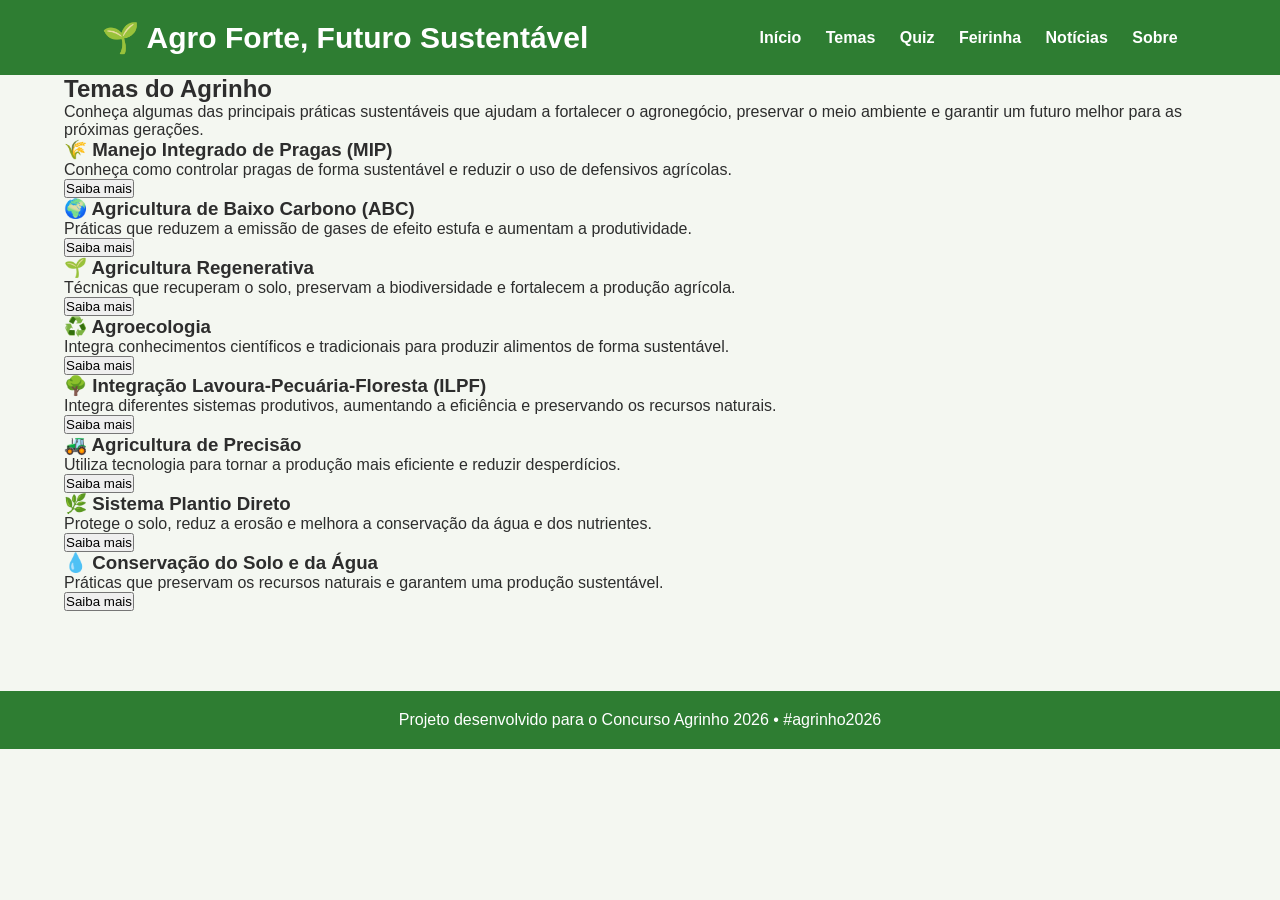
==== temas.html @ b3884056 "atualizacoes" ====
<!DOCTYPE html>
<html lang="pt-BR">

<head>

    <meta charset="UTF-8">

    <meta name="viewport" content="width=device-width, initial-scale=1.0">

    <title>Temas do Agrinho</title>

    <link rel="stylesheet" href="style.css">

</head>

<body>

<header>

    <h1>🌱 Agro Forte, Futuro Sustentável</h1>

    <nav>

        <a href="index.html">Início</a>
        <a href="temas.html">Temas</a>
        <a href="quiz.html">Quiz</a>
        <a href="feirinha.html">Feirinha</a>
        <a href="noticias.html">Notícias</a>
        <a href="sobre.html">Sobre</a>

    </nav>

</header>

<main>

    <section class="titulo-pagina">

        <h2>Temas do Agrinho</h2>

        <p>
            Conheça algumas das principais práticas sustentáveis que ajudam a fortalecer o agronegócio, preservar o meio ambiente e garantir um futuro melhor para as próximas gerações.
        </p>

    </section>

    <section class="cards">

        <article class="card">
            <h3>🌾 Manejo Integrado de Pragas (MIP)</h3>
            <p>Conheça como controlar pragas de forma sustentável e reduzir o uso de defensivos agrícolas.</p>
            <button class="saiba-mais">Saiba mais</button>
        </article>

        <article class="card">
            <h3>🌍 Agricultura de Baixo Carbono (ABC)</h3>
            <p>Práticas que reduzem a emissão de gases de efeito estufa e aumentam a produtividade.</p>
            <button class="saiba-mais">Saiba mais</button>
        </article>

        <article class="card">
            <h3>🌱 Agricultura Regenerativa</h3>
            <p>Técnicas que recuperam o solo, preservam a biodiversidade e fortalecem a produção agrícola.</p>
            <button class="saiba-mais">Saiba mais</button>
        </article>

        <article class="card">
            <h3>♻️ Agroecologia</h3>
            <p>Integra conhecimentos científicos e tradicionais para produzir alimentos de forma sustentável.</p>
            <button class="saiba-mais">Saiba mais</button>
        </article>

        <article class="card">
            <h3>🌳 Integração Lavoura-Pecuária-Floresta (ILPF)</h3>
            <p>Integra diferentes sistemas produtivos, aumentando a eficiência e preservando os recursos naturais.</p>
            <button class="saiba-mais">Saiba mais</button>
        </article>

        <article class="card">
            <h3>🚜 Agricultura de Precisão</h3>
            <p>Utiliza tecnologia para tornar a produção mais eficiente e reduzir desperdícios.</p>
            <button class="saiba-mais">Saiba mais</button>
        </article>

        <article class="card">
            <h3>🌿 Sistema Plantio Direto</h3>
            <p>Protege o solo, reduz a erosão e melhora a conservação da água e dos nutrientes.</p>
            <button class="saiba-mais">Saiba mais</button>
        </article>

        <article class="card">
            <h3>💧 Conservação do Solo e da Água</h3>
            <p>Práticas que preservam os recursos naturais e garantem uma produção sustentável.</p>
            <button class="saiba-mais">Saiba mais</button>
        </article>

    </section>

</main>

<footer>

    <p>Projeto desenvolvido para o Concurso Agrinho 2026 • #agrinho2026</p>

</footer>

<script src="script.js"></script>

</body>

</html>
---- style.css ----
/* Remove as margens padrões */
*{
    margin: 0;
    padding: 0;
    box-sizing: border-box;
}

/* Configurações gerais do site */
body{
    font-family: Arial, Helvetica, sans-serif;
    background: #f4f7f1;
    color: #2d2d2d;
}

/* Cabeçalho */
header{

    background: #2E7D32;
    color: white;

    display: flex;
    justify-content: space-between;
    align-items: center;

    padding: 20px 8%;

    position: sticky;
    top: 0;

    z-index: 1000;

}

/* Título */
header h1{
    font-size: 30px;
}

/* Menu */
nav a{
    color: white;
    text-decoration: none;
    margin-left: 20px;
    font-weight: bold;
    transition: 0.3s;
}

/* Quando passar o mouse */
nav a:hover{
    color: #C8E6C9;
}

/* Conteúdo principal */
main{
    width: 90%;
    margin: auto;
}

/* Primeira seção */
.inicio{

    display: flex;
    justify-content: space-between;
    align-items: center;

    margin-top: 70px;
}

/* Texto */
.texto-inicio{
    width: 50%;
}

.texto-inicio h2{
    font-size: 50px;
    color: #2E7D32;
    margin-bottom: 20px;
}

.texto-inicio p{
    line-height: 30px;
    font-size: 20px;
    margin-bottom: 35px;
}

/* Botão */
.botao{

    background: #43A047;
    color: white;

    padding: 15px 30px;

    border-radius: 50px;

    text-decoration: none;

    font-weight: bold;

    transition: 0.3s;

}

.botao:hover{

    background: #2E7D32;

    transform: scale(1.08);

}

/* Imagem */

.imagem-inicio img{

    width: 500px;

}

/* Rodapé */

footer{

    margin-top: 80px;

    background: #2E7D32;

    color: white;

    text-align: center;

    padding: 20px;

}
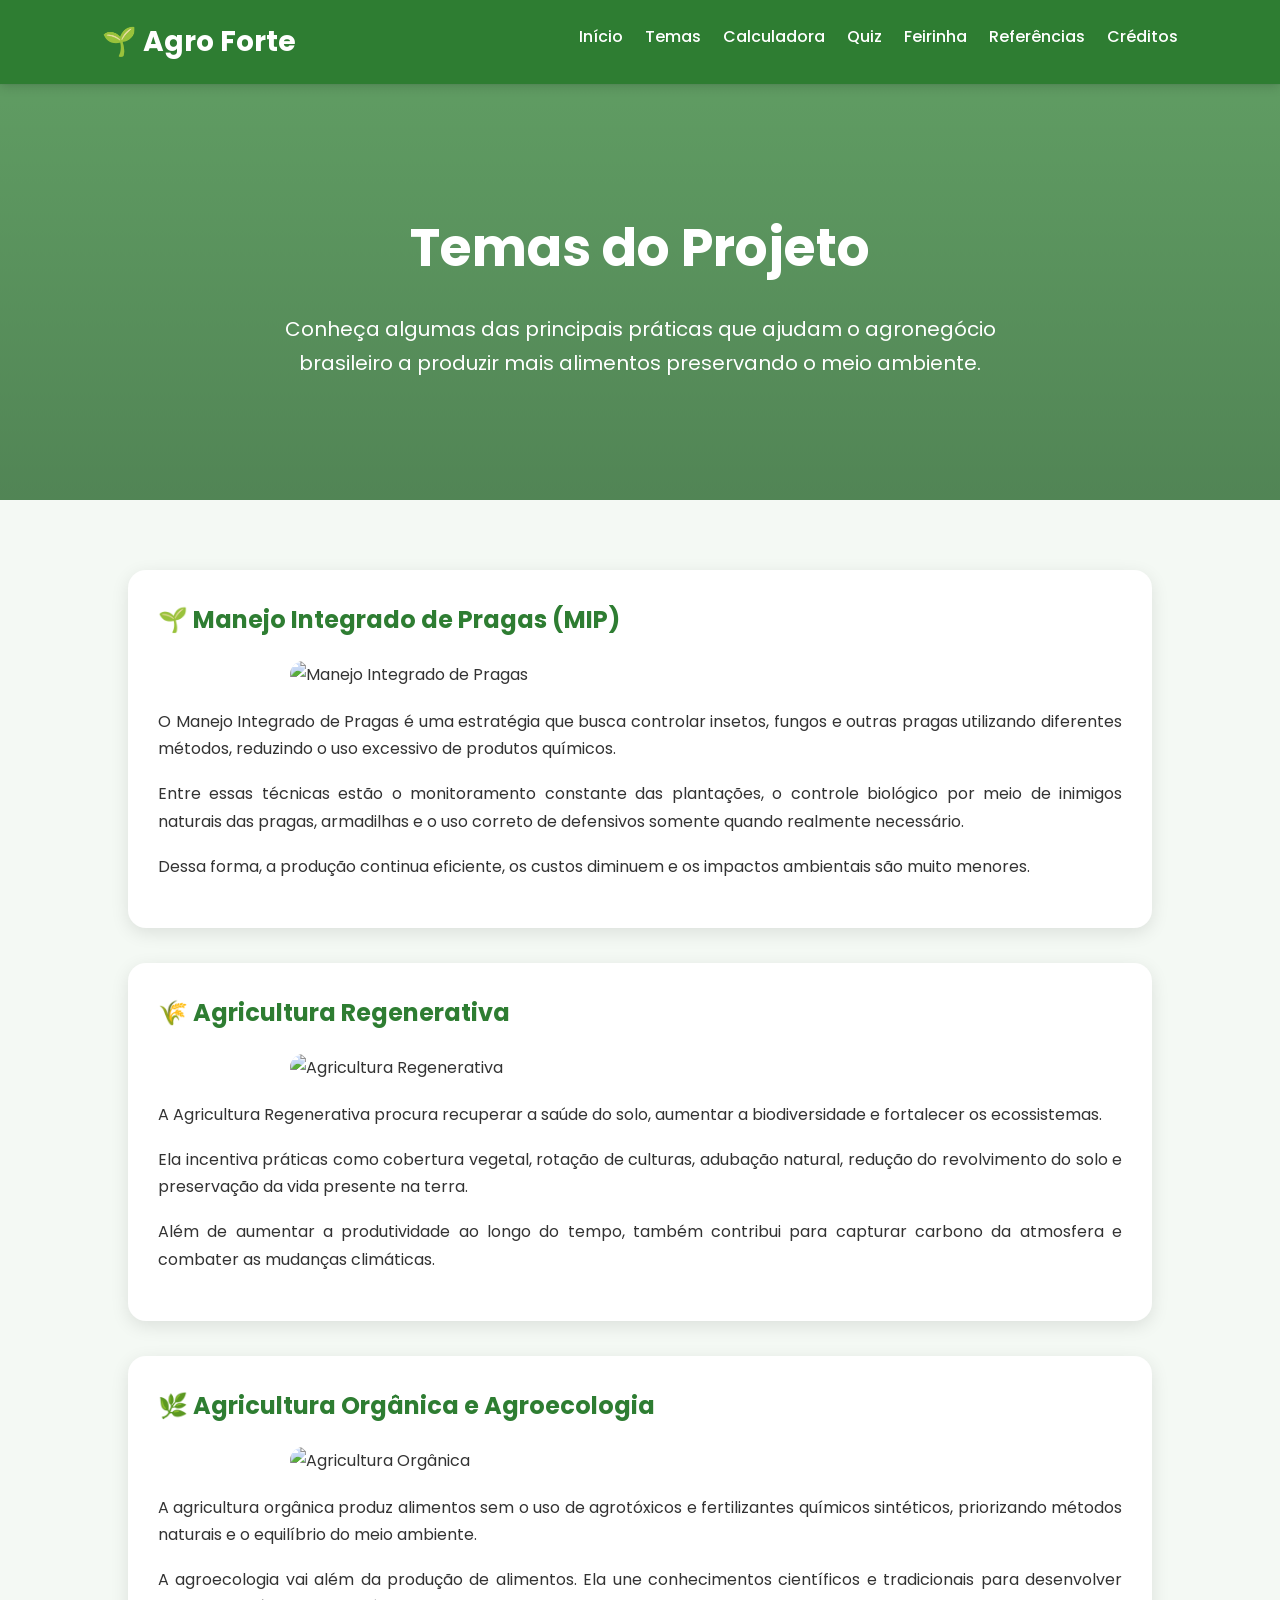
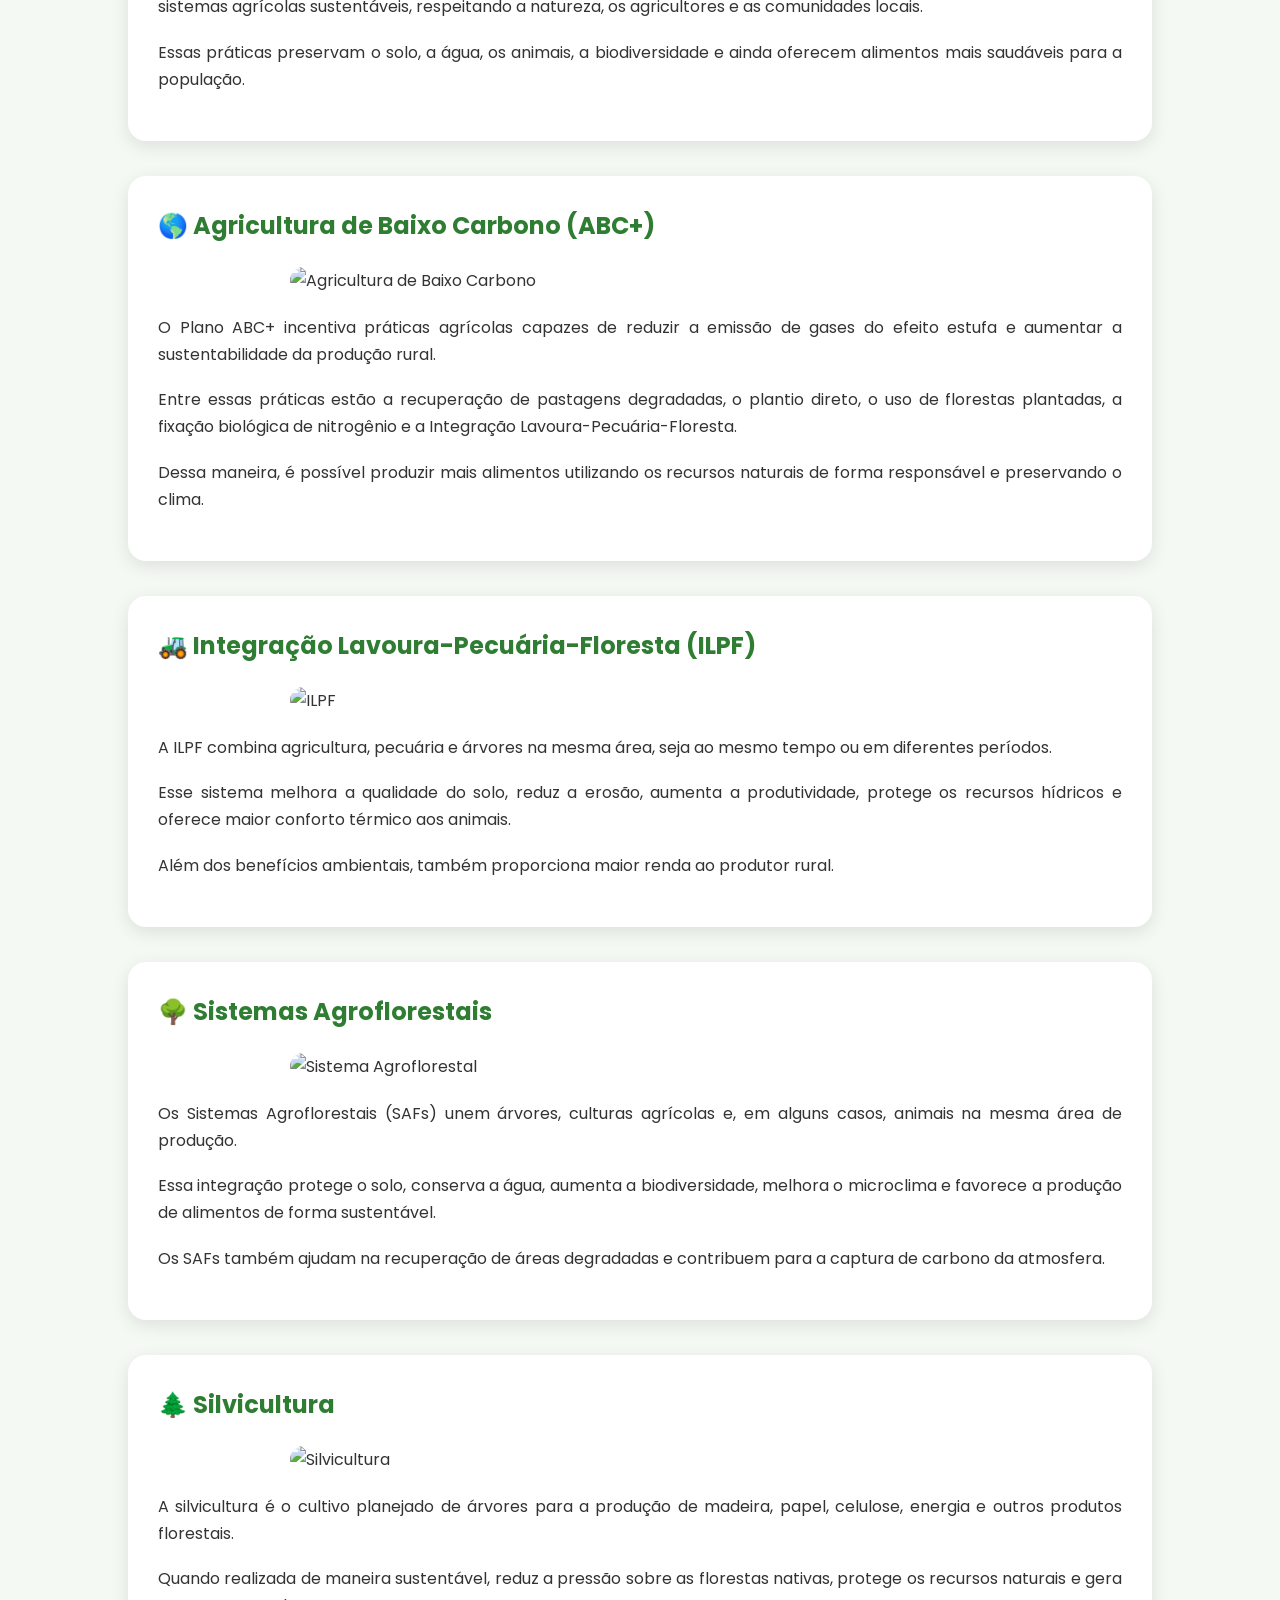
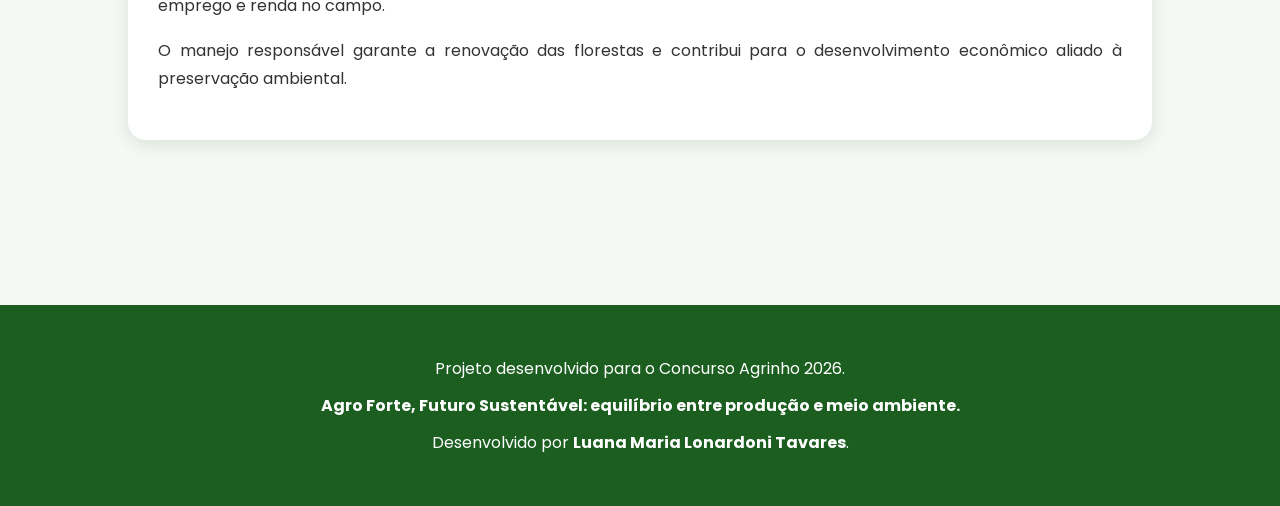
==== commit 4d483b50: "alteracoes" ====
--- a/temas.html
+++ b/temas.html
@@ -1,111 +1,232 @@
 <!DOCTYPE html>
 <html lang="pt-BR">
-
 <head>
-
     <meta charset="UTF-8">
-
     <meta name="viewport" content="width=device-width, initial-scale=1.0">
-
-    <title>Temas do Agrinho</title>
+    <title>Temas - Agro Forte, Futuro Sustentável</title>
+
+    <link rel="preconnect" href="https://fonts.googleapis.com">
+    <link rel="preconnect" href="https://fonts.gstatic.com" crossorigin>
+
+    <link href="https://fonts.googleapis.com/css2?family=Poppins:wght@300;400;500;600;700&display=swap" rel="stylesheet">
 
     <link rel="stylesheet" href="style.css">
-
 </head>
 
 <body>
 
 <header>
 
-    <h1>🌱 Agro Forte, Futuro Sustentável</h1>
+    <div class="logo">
+        🌱 Agro Forte
+    </div>
 
     <nav>
 
-        <a href="index.html">Início</a>
-        <a href="temas.html">Temas</a>
-        <a href="quiz.html">Quiz</a>
-        <a href="feirinha.html">Feirinha</a>
-        <a href="noticias.html">Notícias</a>
-        <a href="sobre.html">Sobre</a>
+        <ul>
+
+            <li><a href="index.html">Início</a></li>
+            <li><a href="temas.html">Temas</a></li>
+            <li><a href="calculadora.html">Calculadora</a></li>
+            <li><a href="quiz.html">Quiz</a></li>
+            <li><a href="feirinha.html">Feirinha</a></li>
+            <li><a href="referencias.html">Referências</a></li>
+            <li><a href="creditos.html">Créditos</a></li>
+
+        </ul>
 
     </nav>
 
 </header>
 
-<main>
-
-    <section class="titulo-pagina">
-
-        <h2>Temas do Agrinho</h2>
-
-        <p>
-            Conheça algumas das principais práticas sustentáveis que ajudam a fortalecer o agronegócio, preservar o meio ambiente e garantir um futuro melhor para as próximas gerações.
-        </p>
-
-    </section>
-
-    <section class="cards">
-
-        <article class="card">
-            <h3>🌾 Manejo Integrado de Pragas (MIP)</h3>
-            <p>Conheça como controlar pragas de forma sustentável e reduzir o uso de defensivos agrícolas.</p>
-            <button class="saiba-mais">Saiba mais</button>
-        </article>
-
-        <article class="card">
-            <h3>🌍 Agricultura de Baixo Carbono (ABC)</h3>
-            <p>Práticas que reduzem a emissão de gases de efeito estufa e aumentam a produtividade.</p>
-            <button class="saiba-mais">Saiba mais</button>
-        </article>
-
-        <article class="card">
-            <h3>🌱 Agricultura Regenerativa</h3>
-            <p>Técnicas que recuperam o solo, preservam a biodiversidade e fortalecem a produção agrícola.</p>
-            <button class="saiba-mais">Saiba mais</button>
-        </article>
-
-        <article class="card">
-            <h3>♻️ Agroecologia</h3>
-            <p>Integra conhecimentos científicos e tradicionais para produzir alimentos de forma sustentável.</p>
-            <button class="saiba-mais">Saiba mais</button>
-        </article>
-
-        <article class="card">
-            <h3>🌳 Integração Lavoura-Pecuária-Floresta (ILPF)</h3>
-            <p>Integra diferentes sistemas produtivos, aumentando a eficiência e preservando os recursos naturais.</p>
-            <button class="saiba-mais">Saiba mais</button>
-        </article>
-
-        <article class="card">
-            <h3>🚜 Agricultura de Precisão</h3>
-            <p>Utiliza tecnologia para tornar a produção mais eficiente e reduzir desperdícios.</p>
-            <button class="saiba-mais">Saiba mais</button>
-        </article>
-
-        <article class="card">
-            <h3>🌿 Sistema Plantio Direto</h3>
-            <p>Protege o solo, reduz a erosão e melhora a conservação da água e dos nutrientes.</p>
-            <button class="saiba-mais">Saiba mais</button>
-        </article>
-
-        <article class="card">
-            <h3>💧 Conservação do Solo e da Água</h3>
-            <p>Práticas que preservam os recursos naturais e garantem uma produção sustentável.</p>
-            <button class="saiba-mais">Saiba mais</button>
-        </article>
-
-    </section>
-
-</main>
+<section class="hero-pequeno">
+
+    <h1>Temas do Projeto</h1>
+
+    <p>
+        Conheça algumas das principais práticas que ajudam o agronegócio brasileiro
+        a produzir mais alimentos preservando o meio ambiente.
+    </p>
+
+</section>
+
+<section class="secao">
+
+    <div class="tema">
+
+        <h2>🌱 Manejo Integrado de Pragas (MIP)</h2>
+
+        <img src="img/mip.jpg" alt="Manejo Integrado de Pragas">
+
+        <p>
+
+            O Manejo Integrado de Pragas é uma estratégia que busca controlar
+            insetos, fungos e outras pragas utilizando diferentes métodos,
+            reduzindo o uso excessivo de produtos químicos.
+
+        </p>
+
+        <p>
+
+            Entre essas técnicas estão o monitoramento constante das plantações,
+            o controle biológico por meio de inimigos naturais das pragas,
+            armadilhas e o uso correto de defensivos somente quando realmente
+            necessário.
+
+        </p>
+
+        <p>
+
+            Dessa forma, a produção continua eficiente, os custos diminuem e os
+            impactos ambientais são muito menores.
+
+        </p>
+
+    </div>
+
+    <div class="tema">
+
+        <h2>🌾 Agricultura Regenerativa</h2>
+
+        <img src="img/regenerativa.jpg" alt="Agricultura Regenerativa">
+
+        <p>
+
+            A Agricultura Regenerativa procura recuperar a saúde do solo,
+            aumentar a biodiversidade e fortalecer os ecossistemas.
+
+        </p>
+
+        <p>
+
+            Ela incentiva práticas como cobertura vegetal, rotação de culturas,
+            adubação natural, redução do revolvimento do solo e preservação da
+            vida presente na terra.
+
+        </p>
+
+        <p>
+
+            Além de aumentar a produtividade ao longo do tempo, também contribui
+            para capturar carbono da atmosfera e combater as mudanças climáticas.
+
+        </p>
+
+    </div>
+    <div class="tema">
+
+        <h2>🌿 Agricultura Orgânica e Agroecologia</h2>
+
+        <img src="img/agroecologia.jpg" alt="Agricultura Orgânica">
+
+        <p>
+            A agricultura orgânica produz alimentos sem o uso de agrotóxicos e fertilizantes químicos sintéticos, priorizando métodos naturais e o equilíbrio do meio ambiente.
+        </p>
+
+        <p>
+            A agroecologia vai além da produção de alimentos. Ela une conhecimentos científicos e tradicionais para desenvolver sistemas agrícolas sustentáveis, respeitando a natureza, os agricultores e as comunidades locais.
+        </p>
+
+        <p>
+            Essas práticas preservam o solo, a água, os animais, a biodiversidade e ainda oferecem alimentos mais saudáveis para a população.
+        </p>
+
+    </div>
+
+    <div class="tema">
+
+        <h2>🌎 Agricultura de Baixo Carbono (ABC+)</h2>
+
+        <img src="img/abc.jpg" alt="Agricultura de Baixo Carbono">
+
+        <p>
+            O Plano ABC+ incentiva práticas agrícolas capazes de reduzir a emissão de gases do efeito estufa e aumentar a sustentabilidade da produção rural.
+        </p>
+
+        <p>
+            Entre essas práticas estão a recuperação de pastagens degradadas, o plantio direto, o uso de florestas plantadas, a fixação biológica de nitrogênio e a Integração Lavoura-Pecuária-Floresta.
+        </p>
+
+        <p>
+            Dessa maneira, é possível produzir mais alimentos utilizando os recursos naturais de forma responsável e preservando o clima.
+        </p>
+
+    </div>
+
+    <div class="tema">
+
+        <h2>🚜 Integração Lavoura-Pecuária-Floresta (ILPF)</h2>
+
+        <img src="img/ilpf.jpg" alt="ILPF">
+
+        <p>
+            A ILPF combina agricultura, pecuária e árvores na mesma área, seja ao mesmo tempo ou em diferentes períodos.
+        </p>
+
+        <p>
+            Esse sistema melhora a qualidade do solo, reduz a erosão, aumenta a produtividade, protege os recursos hídricos e oferece maior conforto térmico aos animais.
+        </p>
+
+        <p>
+            Além dos benefícios ambientais, também proporciona maior renda ao produtor rural.
+        </p>
+
+    </div>
+    <div class="tema">
+
+        <h2>🌳 Sistemas Agroflorestais</h2>
+
+        <img src="img/agrofloresta.jpg" alt="Sistema Agroflorestal">
+
+        <p>
+            Os Sistemas Agroflorestais (SAFs) unem árvores, culturas agrícolas e, em alguns casos, animais na mesma área de produção.
+        </p>
+
+        <p>
+            Essa integração protege o solo, conserva a água, aumenta a biodiversidade, melhora o microclima e favorece a produção de alimentos de forma sustentável.
+        </p>
+
+        <p>
+            Os SAFs também ajudam na recuperação de áreas degradadas e contribuem para a captura de carbono da atmosfera.
+        </p>
+
+    </div>
+
+    <div class="tema">
+
+        <h2>🌲 Silvicultura</h2>
+
+        <img src="img/silvicultura.jpg" alt="Silvicultura">
+
+        <p>
+            A silvicultura é o cultivo planejado de árvores para a produção de madeira, papel, celulose, energia e outros produtos florestais.
+        </p>
+
+        <p>
+            Quando realizada de maneira sustentável, reduz a pressão sobre as florestas nativas, protege os recursos naturais e gera emprego e renda no campo.
+        </p>
+
+        <p>
+            O manejo responsável garante a renovação das florestas e contribui para o desenvolvimento econômico aliado à preservação ambiental.
+        </p>
+
+    </div>
+
+</section>
 
 <footer>
 
-    <p>Projeto desenvolvido para o Concurso Agrinho 2026 • #agrinho2026</p>
+    <p>Projeto desenvolvido para o Concurso Agrinho 2026.</p>
+
+    <p>
+        <strong>Agro Forte, Futuro Sustentável: equilíbrio entre produção e meio ambiente.</strong>
+    </p>
+
+    <p>Desenvolvido por <strong>Luana Maria Lonardoni Tavares</strong>.</p>
 
 </footer>
 
 <script src="script.js"></script>
 
 </body>
-
 </html>
--- a/style.css
+++ b/style.css
@@ -1,134 +1,471 @@
-/* Remove as margens padrões */
+/* ===========================
+   RESET
+=========================== */
+
 *{
-    margin: 0;
-    padding: 0;
-    box-sizing: border-box;
-}
-
-/* Configurações gerais do site */
+    margin:0;
+    padding:0;
+    box-sizing:border-box;
+}
+
+html{
+    scroll-behavior:smooth;
+}
+
 body{
-    font-family: Arial, Helvetica, sans-serif;
-    background: #f4f7f1;
-    color: #2d2d2d;
-}
-
-/* Cabeçalho */
+    font-family:'Poppins',sans-serif;
+    background:#f4f9f4;
+    color:#333;
+    line-height:1.7;
+}
+
+/* ===========================
+   HEADER
+=========================== */
+
 header{
-
-    background: #2E7D32;
-    color: white;
-
-    display: flex;
-    justify-content: space-between;
-    align-items: center;
-
-    padding: 20px 8%;
-
-    position: sticky;
-    top: 0;
-
-    z-index: 1000;
-
-}
-
-/* Título */
-header h1{
-    font-size: 30px;
-}
-
-/* Menu */
+    position:sticky;
+    top:0;
+    z-index:1000;
+
+    display:flex;
+    justify-content:space-between;
+    align-items:center;
+
+    background:#2e7d32;
+    padding:18px 8%;
+    box-shadow:0 3px 10px rgba(0,0,0,.15);
+}
+
+.logo{
+    color:#fff;
+    font-size:28px;
+    font-weight:700;
+}
+
+nav ul{
+    display:flex;
+    gap:22px;
+    list-style:none;
+}
+
 nav a{
-    color: white;
-    text-decoration: none;
-    margin-left: 20px;
-    font-weight: bold;
-    transition: 0.3s;
-}
-
-/* Quando passar o mouse */
+    color:#fff;
+    text-decoration:none;
+    font-weight:500;
+    transition:.3s;
+}
+
 nav a:hover{
-    color: #C8E6C9;
-}
-
-/* Conteúdo principal */
-main{
-    width: 90%;
-    margin: auto;
-}
-
-/* Primeira seção */
-.inicio{
-
-    display: flex;
-    justify-content: space-between;
-    align-items: center;
-
-    margin-top: 70px;
-}
-
-/* Texto */
-.texto-inicio{
-    width: 50%;
-}
-
-.texto-inicio h2{
-    font-size: 50px;
-    color: #2E7D32;
-    margin-bottom: 20px;
-}
-
-.texto-inicio p{
-    line-height: 30px;
-    font-size: 20px;
-    margin-bottom: 35px;
-}
-
-/* Botão */
-.botao{
-
-    background: #43A047;
-    color: white;
-
-    padding: 15px 30px;
-
-    border-radius: 50px;
-
-    text-decoration: none;
-
-    font-weight: bold;
-
-    transition: 0.3s;
-
-}
-
-.botao:hover{
-
-    background: #2E7D32;
-
-    transform: scale(1.08);
-
-}
-
-/* Imagem */
-
-.imagem-inicio img{
-
-    width: 500px;
-
-}
-
-/* Rodapé */
+    color:#ffe082;
+}
+
+/* ===========================
+   HERO
+=========================== */
+
+.hero,
+.hero-pequeno{
+
+    display:flex;
+    flex-direction:column;
+    justify-content:center;
+    align-items:center;
+    text-align:center;
+
+    padding:120px 25px;
+
+    color:white;
+
+    background:
+    linear-gradient(rgba(46,125,50,.75),
+    rgba(27,94,32,.75)),
+    url("img/capa.jpg");
+
+    background-size:cover;
+    background-position:center;
+
+}
+
+.hero h1,
+.hero-pequeno h1{
+
+    font-size:52px;
+    margin-bottom:20px;
+
+}
+
+.hero p,
+.hero-pequeno p{
+
+    max-width:750px;
+    font-size:20px;
+
+}
+
+.hero-conteudo{
+
+    max-width:900px;
+
+}
+
+/* ===========================
+   BOTÃO
+=========================== */
+
+.botao,
+button{
+
+    display:inline-block;
+
+    margin-top:25px;
+
+    padding:14px 34px;
+
+    background:#fbc02d;
+
+    color:#1b5e20;
+
+    border:none;
+
+    border-radius:40px;
+
+    text-decoration:none;
+
+    font-weight:700;
+
+    cursor:pointer;
+
+    transition:.3s;
+
+}
+
+.botao:hover,
+button:hover{
+
+    transform:translateY(-4px);
+
+    background:#ffd54f;
+
+}
+
+/* ===========================
+   SEÇÕES
+=========================== */
+
+.secao{
+
+    padding:70px 10%;
+
+}
+
+.secao h2{
+
+    color:#2e7d32;
+
+    margin-bottom:20px;
+
+}
+
+.secao p{
+
+    margin-bottom:18px;
+
+    text-align:justify;
+
+}
+/* ===========================
+   CARDS
+=========================== */
+
+.cards{
+
+    display:grid;
+
+    grid-template-columns:repeat(auto-fit,minmax(260px,1fr));
+
+    gap:25px;
+
+    margin-top:35px;
+
+}
+
+.card{
+
+    background:white;
+
+    border-radius:18px;
+
+    padding:25px;
+
+    box-shadow:0 5px 18px rgba(0,0,0,.10);
+
+    transition:.35s;
+
+}
+
+.card:hover{
+
+    transform:translateY(-8px);
+
+}
+
+.card h3{
+
+    color:#2e7d32;
+
+    margin-bottom:15px;
+
+}
+
+.card img{
+
+    width:100%;
+
+    height:200px;
+
+    object-fit:cover;
+
+    border-radius:12px;
+
+    margin-bottom:15px;
+
+}
+
+/* ===========================
+   TEMA
+=========================== */
+
+.tema{
+
+    background:white;
+
+    padding:30px;
+
+    margin-bottom:35px;
+
+    border-radius:18px;
+
+    box-shadow:0 5px 18px rgba(0,0,0,.10);
+
+}
+
+.tema h2{
+
+    color:#2e7d32;
+
+}
+
+.tema img{
+
+    width:100%;
+
+    max-width:700px;
+
+    display:block;
+
+    margin:20px auto;
+
+    border-radius:15px;
+
+}
+
+/* ===========================
+   INPUT
+=========================== */
+
+input{
+
+    width:300px;
+
+    max-width:100%;
+
+    padding:14px;
+
+    border:2px solid #81c784;
+
+    border-radius:10px;
+
+    font-size:16px;
+
+}
+
+#resultado{
+
+    margin-top:25px;
+
+    font-size:18px;
+
+    font-weight:600;
+
+    color:#2e7d32;
+
+}
+
+/* ===========================
+   FRASE
+=========================== */
+
+.frase{
+
+    background:#2e7d32;
+
+    color:white;
+
+    text-align:center;
+
+    padding:70px 30px;
+
+}
+
+.frase h2{
+
+    font-size:34px;
+
+    font-weight:600
+}
+    /* ===========================
+   LISTAS
+=========================== */
+
+ul{
+
+    padding-left:25px;
+
+}
+
+li{
+
+    margin-bottom:10px;
+
+}
+
+/* ===========================
+   FOOTER
+=========================== */
 
 footer{
 
-    margin-top: 80px;
-
-    background: #2E7D32;
-
-    color: white;
-
-    text-align: center;
-
-    padding: 20px;
+    background:#1b5e20;
+
+    color:white;
+
+    text-align:center;
+
+    padding:40px 20px;
+
+    margin-top:60px;
+
+}
+
+footer p{
+
+    margin:10px 0;
+
+}
+
+/* ===========================
+   LINKS
+=========================== */
+
+a{
+
+    transition:.3s;
+
+}
+
+/* ===========================
+   ANIMAÇÕES
+=========================== */
+
+.card,
+.tema{
+
+    animation:aparecer .8s ease;
+
+}
+
+@keyframes aparecer{
+
+    from{
+
+        opacity:0;
+
+        transform:translateY(30px);
+
+    }
+
+    to{
+
+        opacity:1;
+
+        transform:translateY(0);
+
+    }
+
+}
+
+/* ===========================
+   RESPONSIVO
+=========================== */
+
+@media(max-width:900px){
+
+    header{
+
+        flex-direction:column;
+
+        gap:18px;
+
+    }
+
+    nav ul{
+
+        flex-wrap:wrap;
+
+        justify-content:center;
+
+        gap:12px;
+
+    }
+
+    .hero,
+    .hero-pequeno{
+
+        padding:90px 20px;
+
+    }
+
+    .hero h1,
+    .hero-pequeno h1{
+
+        font-size:36px;
+
+    }
+
+    .hero p,
+    .hero-pequeno p{
+
+        font-size:17px;
+
+    }
+
+    .secao{
+
+        padding:50px 7%;
+
+    }
+
+    .frase h2{
+
+        font-size:26px;
+
+    }
+
+    input{
+
+        width:100%;
+
+    }
 
 }
